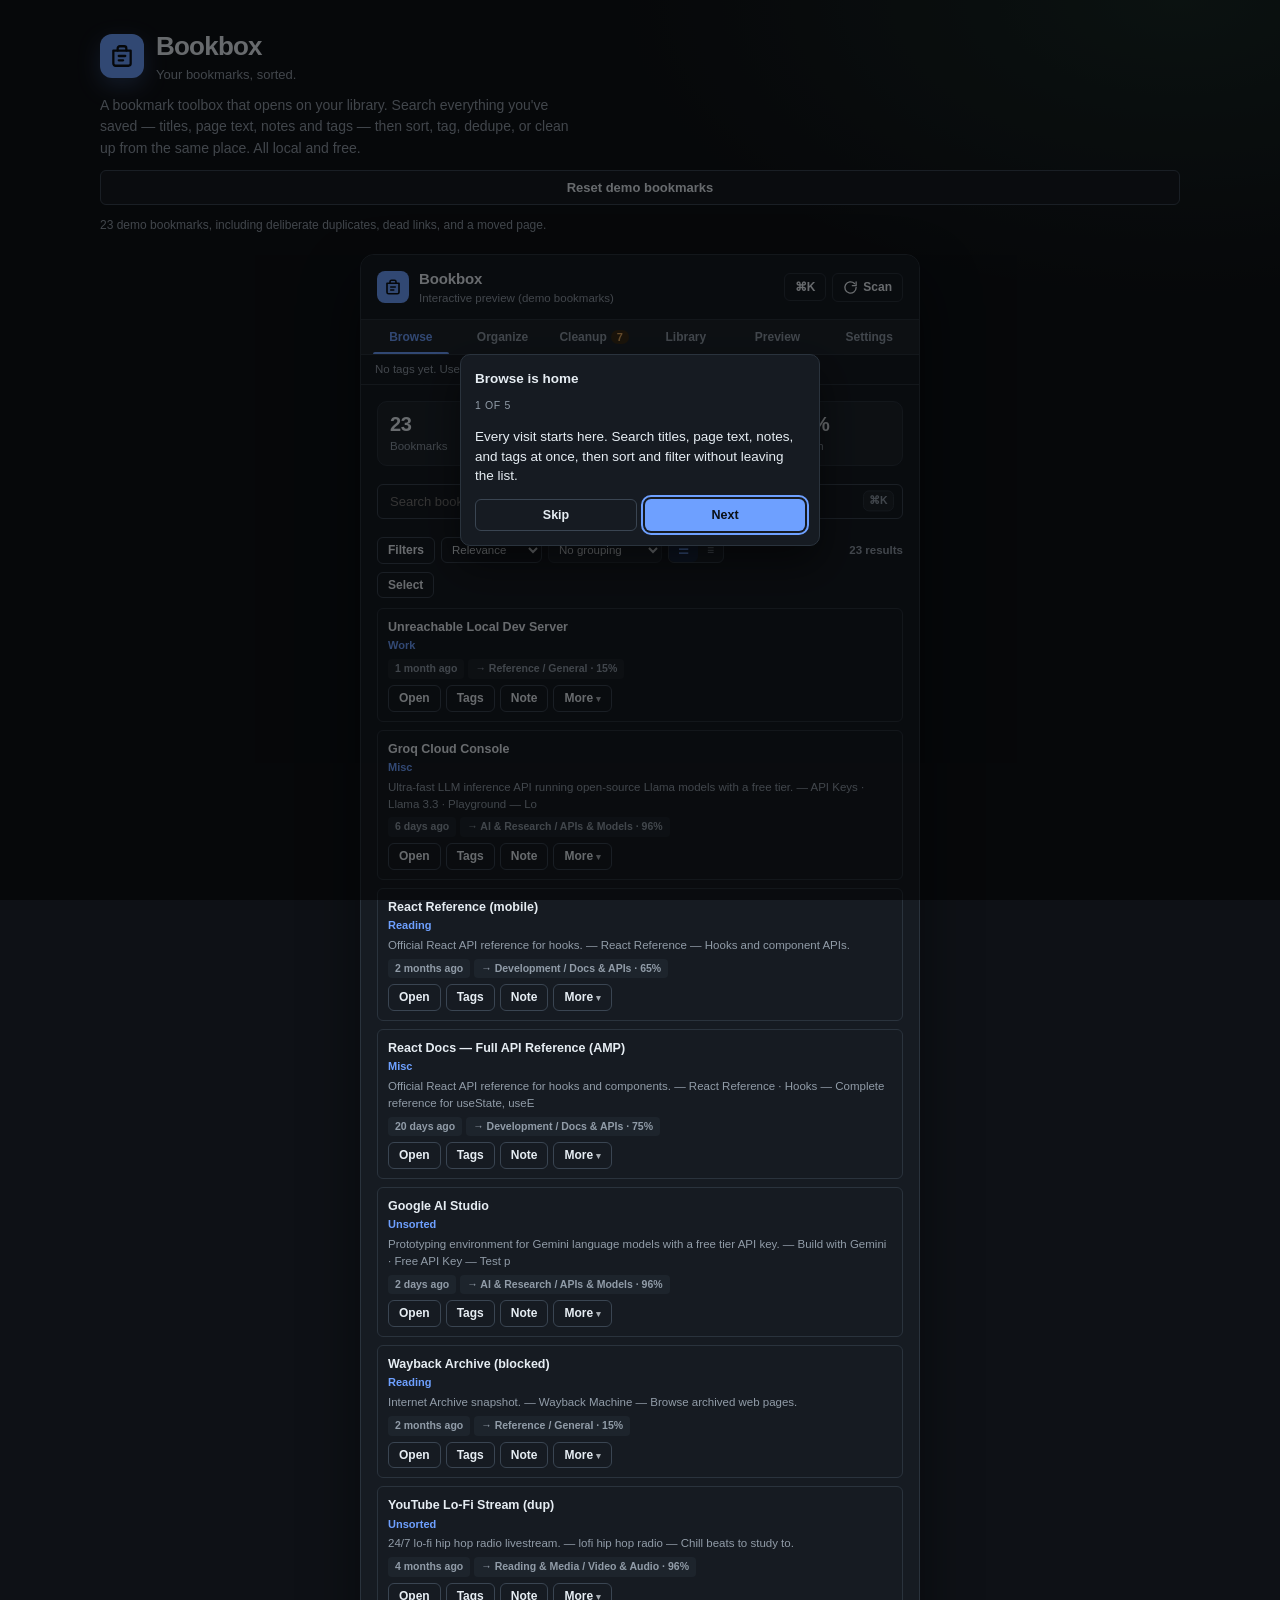
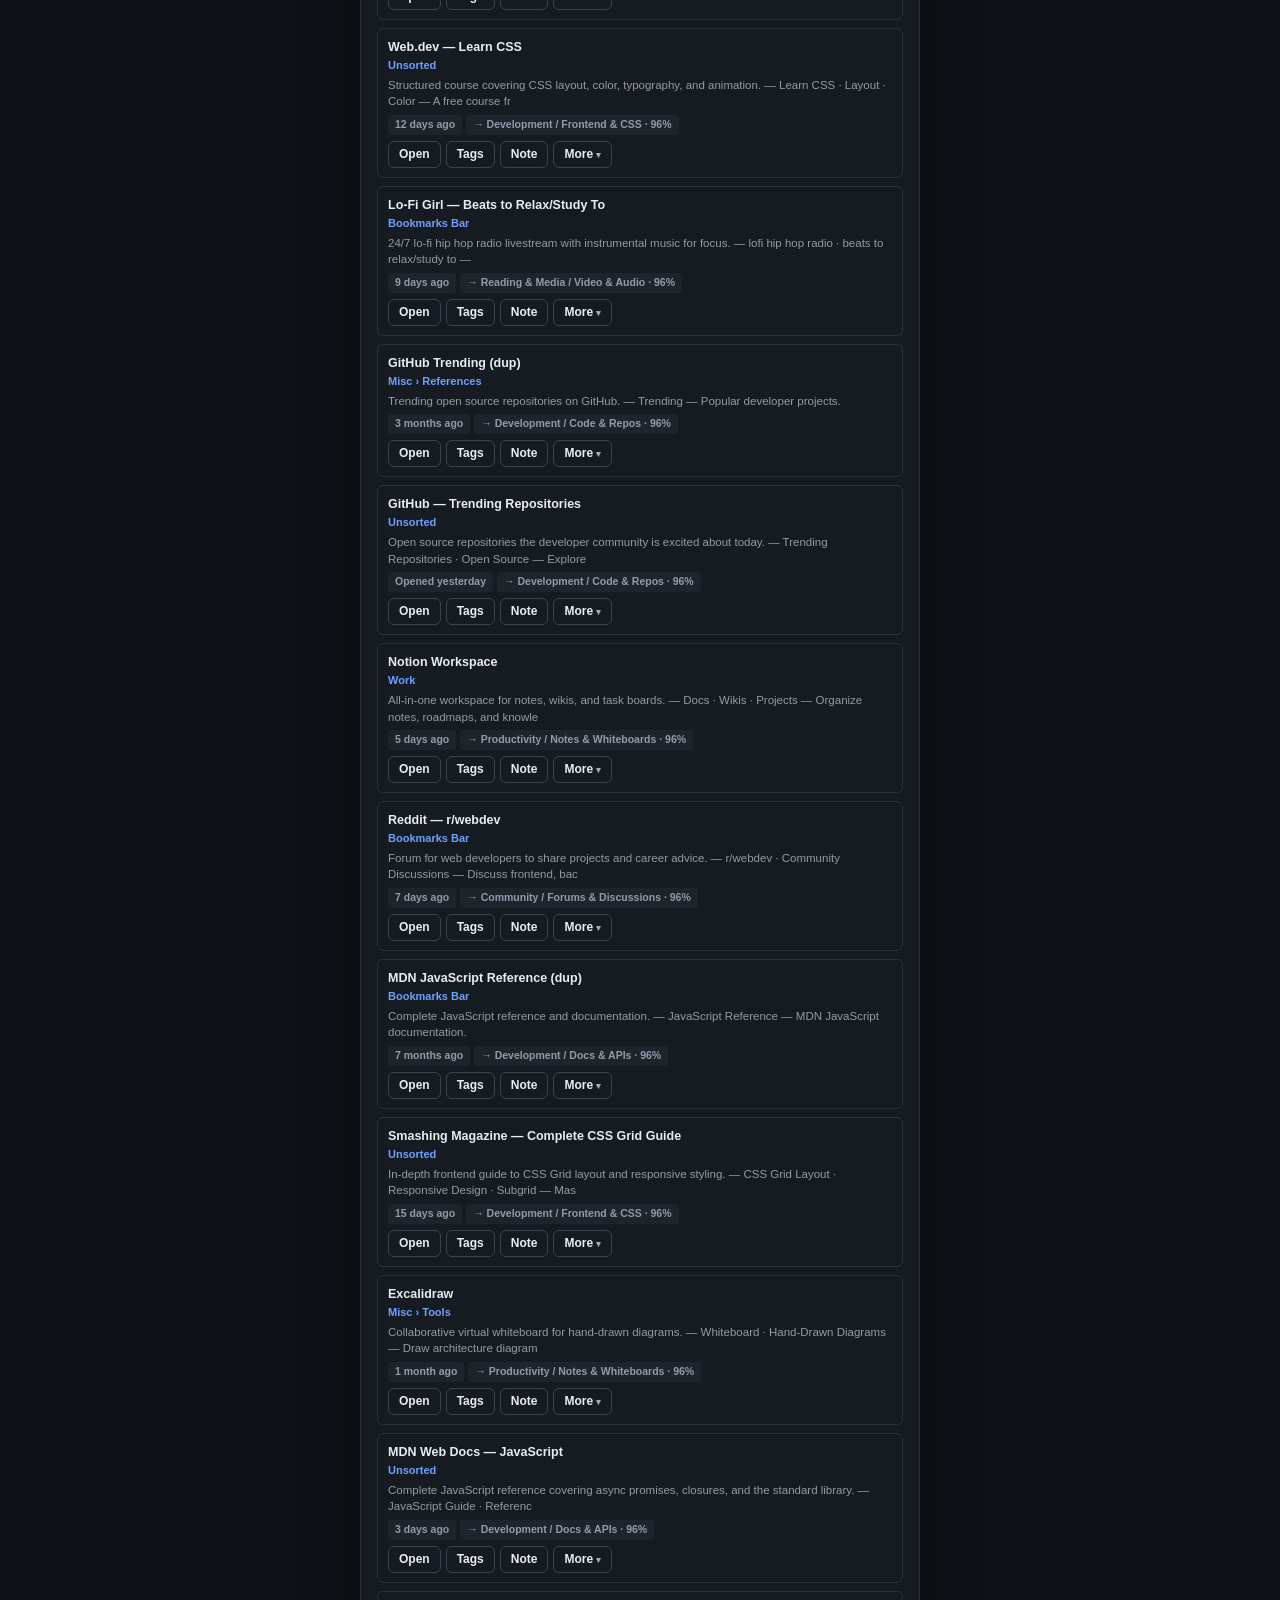
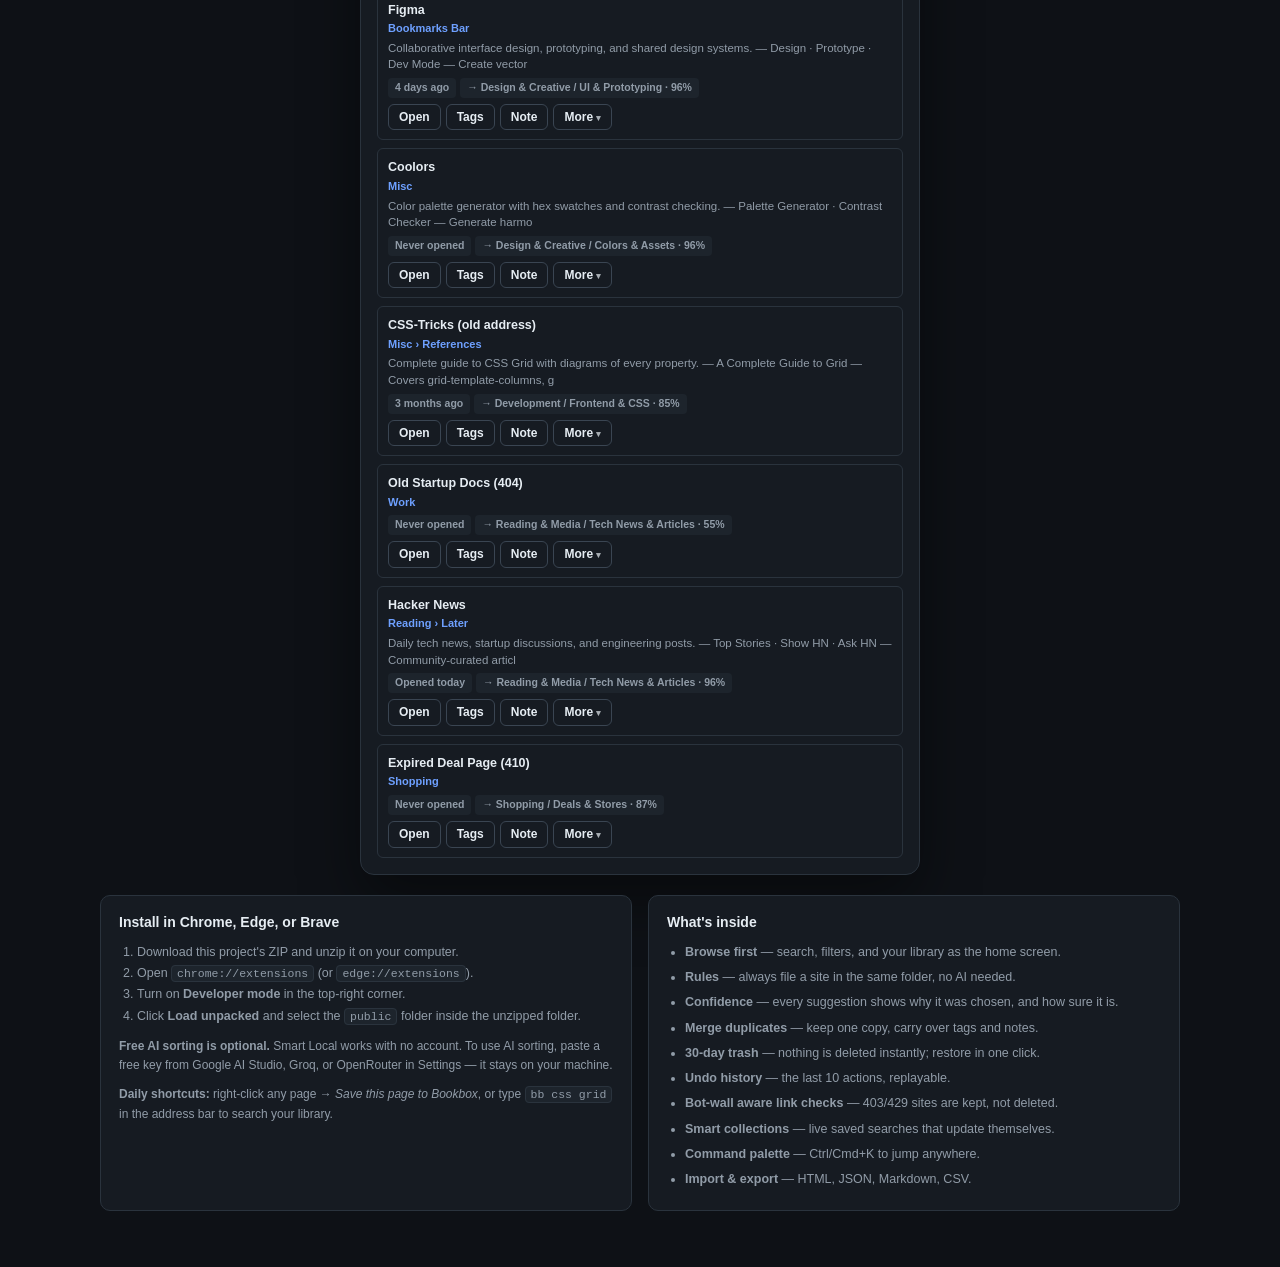
==== public/index.html @ 416d5239 "Bookbox: local-first bookmark toolbox extension for Chrome, Edge, and Brave" ====
<!DOCTYPE html>
<html lang="en" data-theme="dark">
<head>
  <meta charset="UTF-8" />
  <meta name="viewport" content="width=device-width, initial-scale=1.0" />
  <title>Bookbox — Bookmark Toolbox</title>
  <script src="theme-boot.js"></script>
  <link rel="stylesheet" href="styles.css" />
</head>
<body class="preview-body">
  <div class="preview-page">
    <header class="preview-hero">
      <div class="preview-hero-top">
        <span class="preview-logo" aria-hidden="true">
          <svg width="26" height="26" viewBox="0 0 24 24" fill="none" stroke="currentColor" stroke-width="2.1" stroke-linecap="round" stroke-linejoin="round">
            <path d="M4 7h16v12a2 2 0 0 1-2 2H6a2 2 0 0 1-2-2z"/>
            <path d="M8 7V5a2 2 0 0 1 2-2h4a2 2 0 0 1 2 2v2"/>
            <path d="M9 12h6"/>
            <path d="M9 16h4"/>
          </svg>
        </span>
        <div>
          <h1 class="preview-title">Bookbox</h1>
          <p class="preview-tagline">Your bookmarks, sorted.</p>
        </div>
      </div>
      <p class="preview-sub">
        A bookmark toolbox that opens on your library. Search everything you've saved — titles, page text,
        notes and tags — then sort, tag, dedupe, or clean up from the same place. All local and free.
      </p>
      <div class="preview-actions">
        <button type="button" class="btn-secondary" id="reset-demo-btn">Reset demo bookmarks</button>
        <span class="preview-note">23 demo bookmarks, including deliberate duplicates, dead links, and a moved page.</span>
      </div>
    </header>

    <div class="preview-frame" id="preview-frame"></div>

    <section class="preview-info">
      <div class="install-card">
        <h2>Install in Chrome, Edge, or Brave</h2>
        <ol>
          <li>Download this project's ZIP and unzip it on your computer.</li>
          <li>Open <code>chrome://extensions</code> (or <code>edge://extensions</code>).</li>
          <li>Turn on <strong>Developer mode</strong> in the top-right corner.</li>
          <li>Click <strong>Load unpacked</strong> and select the <code>public</code> folder inside the unzipped folder.</li>
        </ol>
        <p class="note">
          <strong>Free AI sorting is optional.</strong> Smart Local works with no account. To use AI sorting,
          paste a free key from Google AI Studio, Groq, or OpenRouter in Settings — it stays on your machine.
        </p>
        <p class="note">
          <strong>Daily shortcuts:</strong> right-click any page → <em>Save this page to Bookbox</em>,
          or type <code>bb css grid</code> in the address bar to search your library.
        </p>
      </div>

      <div class="install-card">
        <h2>What's inside</h2>
        <ul class="feature-list">
          <li><strong>Browse first</strong> — search, filters, and your library as the home screen.</li>
          <li><strong>Rules</strong> — always file a site in the same folder, no AI needed.</li>
          <li><strong>Confidence</strong> — every suggestion shows why it was chosen, and how sure it is.</li>
          <li><strong>Merge duplicates</strong> — keep one copy, carry over tags and notes.</li>
          <li><strong>30-day trash</strong> — nothing is deleted instantly; restore in one click.</li>
          <li><strong>Undo history</strong> — the last 10 actions, replayable.</li>
          <li><strong>Bot-wall aware link checks</strong> — 403/429 sites are kept, not deleted.</li>
          <li><strong>Smart collections</strong> — live saved searches that update themselves.</li>
          <li><strong>Command palette</strong> — Ctrl/Cmd+K to jump anywhere.</li>
          <li><strong>Import &amp; export</strong> — HTML, JSON, Markdown, CSV.</li>
        </ul>
      </div>
    </section>
  </div>

  <script type="module">
    import { renderShell } from './ui.js';
    renderShell(document.getElementById('preview-frame'));
    await import('./app.js');
  </script>
</body>
</html>
---- public/styles.css ----
:root {
  /* Dark is the default theme. Light values live in [data-theme="light"]. */
  --bg-page: #0e1116;
  --bg-surface: #161b22;
  --bg-subtle: #1d242c;
  --border: #2a333d;
  --border-strong: #3a4552;
  --ink: #e6edf3;
  --ink-muted: #919ca8;
  --accent: #6ea0ff;
  --accent-hover: #8ab4ff;
  --accent-soft: #1b2a45;
  --warn: #e0a860;
  --warn-soft: #3a2c17;
  --danger: #ef7a7a;
  --danger-soft: #3a1f22;
  --ok: #63c98f;
  --ok-soft: #17301f;
  --on-accent: #0b1016;
  --danger-border: #5c2c2f;
  --danger-hover: #4a2629;
  --radius-xs: 4px;
  --radius-sm: 6px;
  --radius-md: 10px;
  color-scheme: dark;
}

:root[data-theme="light"] {
  --bg-page: #f3f5f8;
  --bg-surface: #ffffff;
  --bg-subtle: #f7f8fa;
  --border: #dfe4ea;
  --border-strong: #c8d1dc;
  --ink: #182026;
  --ink-muted: #5c6b77;
  --accent: #2b59c3;
  --accent-hover: #21469c;
  --accent-soft: #edf2fc;
  --warn: #b45309;
  --warn-soft: #fef3c7;
  --danger: #b91c1c;
  --danger-soft: #fee2e2;
  --ok: #1f7a4c;
  --ok-soft: #e6f6ed;
  --on-accent: #ffffff;
  --danger-border: #fca5a5;
  --danger-hover: #fecaca;
  color-scheme: light;
}

* {
  box-sizing: border-box;
}

body {
  margin: 0;
  font-family: "Plus Jakarta Sans", -apple-system, BlinkMacSystemFont, "Segoe UI", Roboto, sans-serif;
  font-size: 13.5px;
  line-height: 1.45;
  color: var(--ink);
  background: var(--bg-surface);
  -webkit-font-smoothing: antialiased;
}

.ext-shell {
  width: 440px;
  min-height: 540px;
  max-height: 620px;
  display: flex;
  flex-direction: column;
  background: var(--bg-surface);
  overflow: hidden;
}

.ext-header {
  display: flex;
  align-items: center;
  justify-content: space-between;
  padding: 13px 16px;
  border-bottom: 1px solid var(--border);
  background: var(--bg-surface);
}

.brand {
  display: flex;
  align-items: center;
  gap: 10px;
}

.brand-mark {
  width: 32px;
  height: 32px;
  border-radius: 8px;
  background: var(--accent);
  color: var(--on-accent);
  display: grid;
  place-items: center;
}

.brand-name {
  margin: 0;
  font-size: 15px;
  font-weight: 700;
  letter-spacing: -0.01em;
}

.brand-sub {
  margin: 0;
  font-size: 11.5px;
  color: var(--ink-muted);
}

.icon-btn {
  display: inline-flex;
  align-items: center;
  gap: 5px;
  padding: 6px 10px;
  border: 1px solid var(--border);
  border-radius: var(--radius-sm);
  background: var(--bg-surface);
  color: var(--ink);
  font-size: 12px;
  font-weight: 600;
  cursor: pointer;
}

.icon-btn:hover {
  background: var(--bg-subtle);
  border-color: var(--border-strong);
}

.tab-bar {
  display: grid;
  grid-template-columns: repeat(6, 1fr);
  border-bottom: 1px solid var(--border);
  background: var(--bg-subtle);
  padding: 0 4px;
}

.tab-btn {
  position: relative;
  border: none;
  background: transparent;
  padding: 10px 4px;
  font-size: 12px;
  font-weight: 600;
  color: var(--ink-muted);
  cursor: pointer;
  display: inline-flex;
  align-items: center;
  justify-content: center;
  gap: 4px;
}

.tab-btn:hover {
  color: var(--ink);
}

.tab-btn.is-active {
  color: var(--accent);
}

.tab-btn.is-active::after {
  content: "";
  position: absolute;
  left: 8px;
  right: 8px;
  bottom: 0;
  height: 2px;
  background: var(--accent);
  border-radius: 2px 2px 0 0;
}

.tab-badge {
  font-size: 11px;
  font-weight: 700;
  padding: 1px 6px;
  border-radius: 99px;
  background: var(--warn-soft);
  color: var(--warn);
}

.tab-badge.is-accent {
  background: var(--accent-soft);
  color: var(--accent);
}

.status-banner {
  padding: 9px 16px;
  font-size: 12.5px;
  font-weight: 500;
  border-bottom: 1px solid var(--border);
  background: var(--accent-soft);
  color: var(--accent);
}

.status-banner.is-ok {
  background: var(--ok-soft);
  color: var(--ok);
}

.status-banner.is-error {
  background: var(--danger-soft);
  color: var(--danger);
}

.backup-bar {
  display: flex;
  align-items: center;
  justify-content: space-between;
  gap: 8px;
  padding: 7px 14px;
  font-size: 12px;
  background: var(--bg-subtle);
  border-bottom: 1px solid var(--border);
  color: var(--ink-muted);
}

.backup-bar strong {
  color: var(--ink);
}

.btn-danger-outline {
  width: 100%;
  margin-top: 8px;
  padding: 8px 12px;
  font-size: 12.5px;
  border: 1px solid var(--danger-border);
  background: var(--danger-soft);
  color: var(--danger);
}

.btn-danger-outline:hover:not(:disabled) {
  background: var(--danger-hover);
}

#restore-backup-btn.is-armed {
  border-color: var(--danger);
  background: var(--danger-soft);
  color: var(--danger);
}

.ext-main {
  flex: 1;
  overflow-y: auto;
  padding: 16px;
}

.stats-strip {
  display: grid;
  grid-template-columns: repeat(3, 1fr);
  gap: 8px;
  margin-bottom: 18px;
}

.stat-cell {
  background: var(--bg-subtle);
  border: 1px solid var(--border);
  border-radius: var(--radius-md);
  padding: 10px 12px;
  display: flex;
  flex-direction: column;
}

.stat-value {
  font-size: 20px;
  font-weight: 700;
  letter-spacing: -0.02em;
  line-height: 1.2;
}

.stat-value.is-warn { color: var(--warn); }
.stat-value.is-danger { color: var(--danger); }

.stat-label {
  font-size: 11.5px;
  color: var(--ink-muted);
  margin-top: 2px;
}

.section-block {
  margin-bottom: 18px;
}

.section-head {
  display: flex;
  align-items: center;
  justify-content: space-between;
  margin-bottom: 8px;
}

.section-head h2 {
  margin: 0;
  font-size: 13px;
  font-weight: 700;
  color: var(--ink);
}

.engine-toggle {
  display: grid;
  grid-template-columns: 1fr 1fr;
  gap: 8px;
}

.engine-option {
  cursor: pointer;
}

.engine-option input {
  position: absolute;
  opacity: 0;
  pointer-events: none;
}

.engine-card {
  display: flex;
  flex-direction: column;
  gap: 2px;
  padding: 10px 11px;
  border: 1.5px solid var(--border);
  border-radius: var(--radius-md);
  background: var(--bg-surface);
}

.engine-card strong {
  font-size: 13px;
  font-weight: 700;
}

.engine-card span {
  font-size: 11.5px;
  color: var(--ink-muted);
}

.engine-option input:checked + .engine-card {
  border-color: var(--accent);
  background: var(--accent-soft);
}

.check-row {
  display: flex;
  align-items: center;
  gap: 9px;
  padding: 6px 0;
  cursor: pointer;
  font-size: 13px;
}

.check-row input[type="checkbox"] {
  width: 15px;
  height: 15px;
  accent-color: var(--accent);
}

.action-stack {
  display: flex;
  flex-direction: column;
  gap: 8px;
  margin-top: 8px;
}

/* Buttons share one shape language: same radius token, same weight, same
   transition. The three sizes are full-width actions, secondary actions, and
   inline row actions — nothing else invents its own padding. */
.btn-primary,
.btn-secondary,
.btn-inline,
.btn-danger-outline,
.icon-btn,
.chip-btn,
.view-btn,
.tag-btn {
  font-family: inherit;
  font-weight: 600;
  border-radius: var(--radius-sm);
  cursor: pointer;
  transition: background 0.12s ease, border-color 0.12s ease, color 0.12s ease;
}

.btn-primary:disabled,
.btn-secondary:disabled,
.btn-inline:disabled,
.btn-danger-outline:disabled,
.chip-btn:disabled {
  opacity: 0.5;
  cursor: not-allowed;
}

.btn-primary {
  width: 100%;
  padding: 10px 14px;
  border: none;
  background: var(--accent);
  color: var(--on-accent);
  font-size: 13.5px;
}

.btn-primary:hover:not(:disabled) {
  background: var(--accent-hover);
}

.btn-secondary {
  width: 100%;
  padding: 9px 14px;
  border: 1px solid var(--border-strong);
  background: var(--bg-surface);
  color: var(--ink);
  font-size: 13px;
}

.btn-secondary:hover:not(:disabled) {
  background: var(--bg-subtle);
  border-color: var(--border-strong);
}

.btn-inline {
  padding: 4px 10px;
  border: 1px solid var(--border-strong);
  background: var(--bg-surface);
  color: var(--ink);
  font-size: 12px;
  line-height: 1.4;
}

.btn-inline:hover:not(:disabled) {
  background: var(--bg-subtle);
}

.count-pill {
  font-size: 11.5px;
  font-weight: 600;
  padding: 2px 8px;
  border-radius: 99px;
  background: var(--bg-subtle);
  border: 1px solid var(--border);
  color: var(--ink-muted);
}

.count-pill.is-danger {
  background: var(--danger-soft);
  border-color: transparent;
  color: var(--danger);
}

.item-list {
  display: flex;
  flex-direction: column;
  gap: 6px;
}

.item-row {
  display: flex;
  align-items: flex-start;
  gap: 9px;
  padding: 8px 10px;
  border: 1px solid var(--border);
  border-radius: var(--radius-sm);
  background: var(--bg-surface);
}

.item-row input[type="checkbox"] {
  margin-top: 2px;
  accent-color: var(--accent);
}

.item-body {
  min-width: 0;
  flex: 1;
}

.item-title {
  font-size: 12.5px;
  font-weight: 600;
  white-space: nowrap;
  overflow: hidden;
  text-overflow: ellipsis;
}

.item-meta {
  font-family: "JetBrains Mono", ui-monospace, SFMono-Regular, monospace;
  font-size: 11px;
  color: var(--ink-muted);
  white-space: nowrap;
  overflow: hidden;
  text-overflow: ellipsis;
}

.tag {
  font-size: 10.5px;
  font-weight: 700;
  padding: 2px 6px;
  border-radius: var(--radius-xs);
  white-space: nowrap;
}

.tag-warn { background: var(--warn-soft); color: var(--warn); }
.tag-danger { background: var(--danger-soft); color: var(--danger); }
.tag-move { background: var(--accent-soft); color: var(--accent); }

.progress-wrap {
  margin-bottom: 10px;
}

.progress-track {
  height: 6px;
  border-radius: 99px;
  background: var(--bg-subtle);
  border: 1px solid var(--border);
  overflow: hidden;
}

.progress-bar {
  height: 100%;
  width: 0%;
  background: var(--accent);
  transition: width 0.15s ease;
}

.progress-text {
  display: block;
  margin-top: 4px;
  font-size: 11.5px;
  color: var(--ink-muted);
}

.plan-summary {
  padding: 10px 12px;
  border-radius: var(--radius-md);
  background: var(--bg-subtle);
  border: 1px solid var(--border);
  font-size: 12.5px;
  margin-bottom: 14px;
}

.folder-tree {
  display: flex;
  flex-direction: column;
  gap: 8px;
}

.folder-card {
  border: 1px solid var(--border);
  border-radius: var(--radius-sm);
  overflow: hidden;
}

.folder-card summary {
  list-style: none;
  display: flex;
  align-items: center;
  justify-content: space-between;
  padding: 8px 10px;
  background: var(--bg-subtle);
  font-weight: 600;
  font-size: 12.5px;
  cursor: pointer;
}

.folder-card summary::-webkit-details-marker {
  display: none;
}

.folder-items {
  padding: 6px 10px 8px;
  display: flex;
  flex-direction: column;
  gap: 5px;
  border-top: 1px solid var(--border);
}

.folder-item {
  display: flex;
  align-items: center;
  justify-content: space-between;
  gap: 8px;
  font-size: 12px;
}

.folder-item-title {
  white-space: nowrap;
  overflow: hidden;
  text-overflow: ellipsis;
}

.preview-footer {
  display: flex;
  flex-direction: column;
  gap: 8px;
  margin-top: 14px;
  padding-top: 12px;
  border-top: 1px solid var(--border);
}

.empty-state {
  text-align: center;
  padding: 28px 14px;
}

.empty-title {
  margin: 0 0 6px;
  font-weight: 700;
  font-size: 14px;
}

.empty-note {
  margin: 0 0 14px;
  font-size: 12.5px;
  color: var(--ink-muted);
}

.settings-form {
  display: flex;
  flex-direction: column;
  gap: 12px;
}

.field-group {
  display: flex;
  flex-direction: column;
  gap: 4px;
}

.field-group label {
  font-size: 12.5px;
  font-weight: 600;
}

.field-group input,
.field-group select,
.field-group textarea {
  font-family: inherit;
  font-size: 13px;
  padding: 8px 10px;
  border: 1px solid var(--border-strong);
  border-radius: var(--radius-sm);
  background: var(--bg-surface);
  color: var(--ink);
}

.field-group textarea {
  resize: vertical;
  min-height: 68px;
  line-height: 1.5;
}

/* Fields share one focus treatment so the outline never surprises you. */
.field-group input:focus,
.field-group select:focus,
.field-group textarea:focus,
.rule-form input:focus,
.rule-form select:focus,
.note-input:focus,
.stale-controls select:focus,
.browse-sort select:focus,
.group-select:focus,
.trash-tools select:focus,
.schedule-block select:focus {
  outline: none;
  border-color: var(--accent);
}

.field-help {
  margin: 2px 0 8px;
  font-size: 11.5px;
  color: var(--ink-muted);
}

.divider-top {
  margin-top: 18px;
  padding-top: 14px;
  border-top: 1px solid var(--border);
}

/* Search tab */
.search-box-wrap {
  position: relative;
  margin-bottom: 10px;
}

.search-input {
  width: 100%;
  font-family: inherit;
  font-size: 13px;
  padding: 9px 12px;
  border: 1.5px solid var(--border-strong);
  border-radius: var(--radius-sm);
  background: var(--bg-surface);
  color: var(--ink);
}

.search-input:focus {
  outline: none;
  border-color: var(--accent);
}

.folder-chips {
  display: flex;
  flex-wrap: wrap;
  gap: 5px;
  margin-bottom: 12px;
}

.chip-btn {
  font-family: inherit;
  font-size: 11.5px;
  font-weight: 600;
  padding: 4px 9px;
  border-radius: 99px;
  border: 1px solid var(--border);
  background: var(--bg-subtle);
  color: var(--ink-muted);
  cursor: pointer;
}

.chip-btn.is-active {
  background: var(--accent);
  border-color: var(--accent);
  color: var(--on-accent);
}

.search-result {
  display: block;
  text-decoration: none;
  color: inherit;
  padding: 9px 10px;
  border: 1px solid var(--border);
  border-radius: var(--radius-sm);
  background: var(--bg-surface);
  /* No content-visibility here: it creates containment, which clips the
     "More" dropdown that has to escape the row. */
}

.search-result:hover {
  border-color: var(--accent);
  background: var(--bg-subtle);
}

.search-result-top {
  display: flex;
  align-items: center;
  justify-content: space-between;
  gap: 8px;
}

.search-breadcrumb {
  font-size: 11px;
  font-weight: 600;
  color: var(--accent);
  margin-top: 2px;
}

.search-snippet {
  font-size: 11.5px;
  color: var(--ink-muted);
  margin-top: 3px;
  display: -webkit-box;
  -webkit-line-clamp: 2;
  -webkit-box-orient: vertical;
  overflow: hidden;
}

/* Nested hierarchical subfolders */
.subfolder-list {
  padding: 8px 10px 10px;
  display: flex;
  flex-direction: column;
  gap: 8px;
  border-top: 1px solid var(--border);
}

.subfolder-group {
  border-left: 2px solid var(--accent-soft);
  padding-left: 10px;
}

.subfolder-head {
  display: flex;
  align-items: center;
  justify-content: space-between;
  font-size: 12px;
  font-weight: 700;
  color: var(--ink);
  margin-bottom: 4px;
}

/* Tag bar + chips */
.tag-bar {
  display: flex;
  flex-wrap: wrap;
  gap: 4px;
  padding: 6px 14px;
  border-bottom: 1px solid var(--border);
  background: var(--bg-surface);
  max-height: 72px;
  overflow-y: auto;
}

.tag-row {
  display: flex;
  flex-wrap: wrap;
  gap: 4px;
  margin-top: 4px;
}

.tag-row:empty {
  display: none;
}

.mini-tag {
  font-family: inherit;
  font-size: 10.5px;
  font-weight: 600;
  padding: 1px 6px;
  border-radius: var(--radius-xs);
  background: var(--accent-soft);
  color: var(--accent);
  /* Also used as a <button> for "jump to source", so neutralise the native
     chrome. Without this it renders with a grey browser border inside rows. */
  border: 1px solid transparent;
  line-height: 1.5;
}

button.mini-tag {
  cursor: pointer;
}

button.mini-tag:hover {
  border-color: var(--accent);
}

.mini-tag.is-muted {
  background: var(--bg-subtle);
  color: var(--ink-muted);
}

.row-actions {
  display: flex;
  align-items: center;
  gap: 5px;
  flex-shrink: 0;
}

/* Square tag glyph button. Font, weight, radius and cursor come from the shared
   button base; only the size and colours are specific here. */
.tag-btn {
  font-size: 11px;
  width: 20px;
  height: 20px;
  display: grid;
  place-items: center;
  border: 1px solid var(--border-strong);
  background: var(--bg-subtle);
  color: var(--ink-muted);
}

.tag-btn:hover {
  border-color: var(--accent);
  color: var(--accent);
}

/* Filters */
.filter-grid {
  display: grid;
  grid-template-columns: repeat(3, 1fr);
  gap: 6px;
  margin-bottom: 8px;
}

.filter-cell {
  display: flex;
  flex-direction: column;
  gap: 3px;
}

.filter-cell label {
  font-size: 10.5px;
  font-weight: 600;
  color: var(--ink-muted);
}

.filter-cell select,
.stale-controls select {
  font-family: inherit;
  font-size: 11.5px;
  padding: 5px 6px;
  border: 1px solid var(--border-strong);
  border-radius: var(--radius-sm);
  background: var(--bg-surface);
  color: var(--ink);
  min-width: 0;
}

.search-head {
  display: flex;
  align-items: center;
  justify-content: space-between;
  gap: 8px;
  margin-bottom: 6px;
}

.search-count {
  font-size: 11.5px;
  font-weight: 600;
  color: var(--ink-muted);
}

.result-actions {
  display: flex;
  gap: 5px;
  margin-top: 6px;
  /* Narrow popups must wrap instead of clipping the last button. */
  flex-wrap: wrap;
  align-items: flex-start;
}

/* Only the three everyday actions show. The rest sit behind one disclosure so a
   row reads as a bookmark, not a control panel. */
.row-more {
  position: relative;
}

.row-more > summary {
  list-style: none;
  display: inline-block;
  font-family: inherit;
  font-weight: 600;
  border-radius: var(--radius-sm);
  cursor: pointer;
  user-select: none;
}

.row-more > summary::-webkit-details-marker {
  display: none;
}

.row-more > summary::after {
  content: " ▾";
  font-size: 9px;
  opacity: 0.7;
}

.row-more[open] > summary {
  border-color: var(--accent);
  color: var(--accent);
}

.row-more-menu {
  position: absolute;
  z-index: 20;
  top: calc(100% + 4px);
  left: 0;
  min-width: 130px;
  display: flex;
  flex-direction: column;
  gap: 3px;
  padding: 5px;
  border: 1px solid var(--border-strong);
  border-radius: var(--radius-md);
  background: var(--bg-surface);
  box-shadow: 0 10px 24px rgba(0, 0, 0, 0.35);
}

.row-more-menu .btn-inline {
  text-align: left;
  border-color: transparent;
  background: transparent;
}

.row-more-menu .btn-inline:hover:not(:disabled) {
  background: var(--bg-subtle);
  border-color: var(--border);
}

.search-result .tag-row {
  margin-top: 5px;
}

.stale-controls {
  display: flex;
  gap: 6px;
  margin-bottom: 8px;
}

.stale-controls select {
  flex: 1;
}

/* Modal */
.modal-backdrop {
  position: fixed;
  inset: 0;
  background: rgba(0, 0, 0, 0.55);
  display: grid;
  place-items: center;
  z-index: 40;
  padding: 16px;
}

.modal-backdrop[hidden] {
  display: none;
}

.modal-card {
  width: 100%;
  max-width: 360px;
  background: var(--bg-surface);
  border: 1px solid var(--border);
  border-radius: var(--radius-md);
  padding: 14px;
  box-shadow: 0 18px 40px rgba(0, 0, 0, 0.5);
}

.modal-title {
  margin: 0 0 10px;
  font-size: 13.5px;
  font-weight: 700;
}

.modal-body {
  max-height: 190px;
  overflow-y: auto;
  margin-bottom: 10px;
}

.modal-create {
  display: flex;
  gap: 6px;
  margin-bottom: 12px;
}

.modal-create input {
  flex: 1;
  font-family: inherit;
  font-size: 12.5px;
  padding: 6px 8px;
  border: 1px solid var(--border-strong);
  border-radius: var(--radius-sm);
  background: var(--bg-surface);
  color: var(--ink);
  min-width: 0;
}

.modal-actions {
  display: flex;
  gap: 8px;
}

.modal-actions .btn-secondary,
.modal-actions .btn-primary {
  width: auto;
  flex: 1;
  padding: 8px 12px;
  font-size: 12.5px;
}



/* ============================================================
   Bookbox — preview page, new panels, dialogs, and utilities
   ============================================================ */

/* Static 4-up stats strip */
.stats-strip {
  grid-template-columns: repeat(4, 1fr);
}

.header-actions {
  display: flex;
  align-items: center;
  gap: 6px;
}

/* ---------- Preview page shell ---------- */

.preview-body {
  background:
    radial-gradient(1100px 520px at 12% -10%, rgba(110, 160, 255, 0.16), transparent 60%),
    radial-gradient(900px 480px at 92% 0%, rgba(99, 201, 143, 0.12), transparent 62%),
    var(--bg-page);
  min-height: 100vh;
  padding: 28px 20px 56px;
}

.preview-page {
  max-width: 1080px;
  margin: 0 auto;
  display: flex;
  flex-direction: column;
  gap: 20px;
}

.preview-hero {
  display: flex;
  flex-direction: column;
  gap: 10px;
}

.preview-hero-top {
  display: flex;
  align-items: center;
  gap: 12px;
}

.preview-logo {
  width: 44px;
  height: 44px;
  border-radius: 12px;
  background: var(--accent);
  color: var(--on-accent);
  display: grid;
  place-items: center;
  box-shadow: 0 8px 22px rgba(110, 160, 255, 0.28);
}

.preview-title {
  margin: 0;
  font-size: 26px;
  letter-spacing: -0.03em;
  font-weight: 800;
}

.preview-tagline {
  margin: 0;
  font-size: 13px;
  color: var(--ink-muted);
}

.preview-sub {
  margin: 0;
  max-width: 62ch;
  font-size: 14px;
  line-height: 1.55;
  color: var(--ink-muted);
}

.preview-actions {
  display: flex;
  align-items: center;
  gap: 12px;
  flex-wrap: wrap;
}

.preview-note {
  font-size: 12px;
  color: var(--ink-muted);
}

/* The extension UI sits inline on the preview page instead of in a popup. */
.preview-frame {
  display: flex;
  justify-content: center;
}

.preview-frame .ext-shell {
  width: 100%;
  max-width: 560px;
  max-height: none;
  min-height: 0;
  border: 1px solid var(--border);
  border-radius: 14px;
  box-shadow: 0 26px 60px rgba(0, 0, 0, 0.42);
}

.preview-frame .ext-main {
  overflow-y: visible;
  max-height: none;
}

.preview-info {
  display: grid;
  grid-template-columns: 1fr 1fr;
  gap: 16px;
}

@media (max-width: 820px) {
  .preview-info {
    grid-template-columns: 1fr;
  }
  .preview-body {
    padding: 18px 12px 40px;
  }
}

.install-card {
  border: 1px solid var(--border);
  border-radius: var(--radius-md);
  background: var(--bg-surface);
  padding: 16px 18px;
}

.install-card h2 {
  margin: 0 0 10px;
  font-size: 14px;
}

.install-card ol,
.install-card ul {
  margin: 0;
  padding-left: 18px;
  font-size: 12.5px;
  line-height: 1.7;
  color: var(--ink-muted);
}

.feature-list li {
  margin-bottom: 4px;
}

.install-card code {
  font-family: ui-monospace, SFMono-Regular, Menlo, monospace;
  font-size: 11.5px;
  padding: 1px 5px;
  border-radius: var(--radius-xs);
  background: var(--bg-subtle);
  border: 1px solid var(--border);
}

.install-card .note {
  margin: 10px 0 0;
  font-size: 12px;
  line-height: 1.6;
  color: var(--ink-muted);
}

/* ---------- Bars under the header ---------- */

.backup-bar,
.trash-bar {
  display: flex;
  align-items: center;
  justify-content: space-between;
  gap: 8px;
  padding: 7px 14px;
  font-size: 11.5px;
  border-bottom: 1px solid var(--border);
}

.backup-bar {
  background: var(--bg-subtle);
  color: var(--ink-muted);
}

.trash-bar {
  background: var(--warn-soft);
  color: var(--warn);
}

.backup-bar-actions {
  display: flex;
  gap: 5px;
  flex-shrink: 0;
}

.btn-inline.is-quiet {
  opacity: 0.75;
}

/* ---------- Rules form ---------- */

.rule-form {
  display: grid;
  grid-template-columns: minmax(0, 1fr) minmax(0, 1.2fr) minmax(0, 1.2fr) auto;
  gap: 6px;
  margin-bottom: 10px;
}

.rule-form input,
.rule-form select {
  font-family: inherit;
  font-size: 11.5px;
  padding: 6px 7px;
  border: 1px solid var(--border-strong);
  border-radius: var(--radius-sm);
  background: var(--bg-surface);
  color: var(--ink);
  min-width: 0;
}

.rule-form .btn-inline {
  white-space: nowrap;
}

/* Rows with one input and one button: the four-column grid above would leave
   the button stretched across a fractional track. */
.rule-form.is-pair {
  grid-template-columns: minmax(0, 1fr) auto;
}

.skip-domains {
  margin-top: 10px;
}

.skip-domains .rule-form {
  grid-template-columns: minmax(0, 1fr) auto;
}

/* ---------- Not-editable fields and misc rows ---------- */

.item-row .item-title {
  overflow-wrap: anywhere;
}

.conflict-card {
  border: 1px solid var(--border);
  border-radius: var(--radius-sm);
  padding: 8px 10px;
  margin-bottom: 6px;
  background: var(--bg-subtle);
}

.conflict-title-row {
  display: flex;
  align-items: center;
  justify-content: space-between;
  gap: 8px;
  padding: 3px 0;
}

.search-note {
  font-size: 11.5px;
  color: var(--ink-muted);
  background: var(--bg-subtle);
  border-left: 2px solid var(--accent);
  padding: 4px 8px;
  border-radius: var(--radius-xs);
  margin-top: 5px;
}

.mini-tag.is-accent {
  background: var(--accent-soft);
  color: var(--accent);
}

.tag.tag-ok {
  background: var(--ok-soft);
  color: var(--ok);
}

.tag.tag-warn {
  background: var(--warn-soft);
  color: var(--warn);
}

.tag.tag-move {
  background: var(--accent-soft);
  color: var(--accent);
}

.tag.tag-danger {
  background: var(--danger-soft);
  color: var(--danger);
}

/* ---------- Diff view ---------- */

.diff-grid {
  display: grid;
  grid-template-columns: 1fr 1fr;
  gap: 10px;
}

.diff-col h3 {
  margin: 0 0 6px;
  font-size: 11px;
  text-transform: uppercase;
  letter-spacing: 0.06em;
  color: var(--ink-muted);
}

.diff-tree {
  border: 1px solid var(--border);
  border-radius: var(--radius-sm);
  background: var(--bg-subtle);
  padding: 8px;
  max-height: 260px;
  overflow-y: auto;
}

.diff-row {
  display: flex;
  align-items: center;
  justify-content: space-between;
  gap: 8px;
  padding: 3px 2px;
  font-size: 11.5px;
}

.diff-row.is-new .diff-name {
  color: var(--accent);
  font-weight: 600;
}

.diff-name {
  overflow: hidden;
  text-overflow: ellipsis;
  white-space: nowrap;
}

/* ---------- Collections & palette ---------- */

.saved-collections {
  display: flex;
  flex-wrap: wrap;
  gap: 5px;
  margin-bottom: 8px;
}

.saved-collections:empty {
  display: none;
}

.collection-chip {
  display: inline-flex;
  align-items: center;
  border: 1px solid var(--border-strong);
  border-radius: 99px;
  background: var(--bg-subtle);
  overflow: hidden;
}

.collection-chip.is-active {
  border-color: var(--accent);
  background: var(--accent-soft);
}

.collection-chip > button {
  font-family: inherit;
  font-size: 11px;
  font-weight: 600;
  padding: 4px 4px 4px 10px;
  border: none;
  background: transparent;
  color: var(--ink);
  cursor: pointer;
}

.collection-chip.is-active > button:first-child {
  color: var(--accent);
}

.collection-remove {
  padding: 4px 8px 4px 4px !important;
  color: var(--ink-muted) !important;
  font-size: 10px !important;
}

.search-head-actions {
  display: flex;
  gap: 5px;
}

.palette-results {
  max-height: 280px;
  overflow-y: auto;
  margin: 8px 0 6px;
  display: flex;
  flex-direction: column;
  gap: 2px;
}

.palette-row {
  display: flex;
  align-items: baseline;
  justify-content: space-between;
  gap: 10px;
  width: 100%;
  text-align: left;
  font-family: inherit;
  border: 1px solid transparent;
  border-radius: var(--radius-sm);
  background: transparent;
  padding: 7px 9px;
  color: var(--ink);
  cursor: pointer;
}

.palette-row:hover,
.palette-row.is-active {
  background: var(--accent-soft);
  border-color: var(--accent);
}

.palette-label {
  font-size: 12.5px;
  font-weight: 600;
  overflow: hidden;
  text-overflow: ellipsis;
  white-space: nowrap;
}

.palette-hint {
  font-size: 10.5px;
  color: var(--ink-muted);
  flex-shrink: 0;
  max-width: 45%;
  overflow: hidden;
  text-overflow: ellipsis;
  white-space: nowrap;
}

.modal-card.is-wide {
  max-width: 520px;
}

/* ---------- Notes ---------- */

.note-input {
  width: 100%;
  font-family: inherit;
  font-size: 12.5px;
  line-height: 1.55;
  padding: 9px 10px;
  border: 1px solid var(--border-strong);
  border-radius: var(--radius-sm);
  background: var(--bg-surface);
  color: var(--ink);
  resize: vertical;
  margin-bottom: 12px;
}

.item-row textarea {
  font-family: inherit;
}

/* ---------- Exports & import ---------- */

.export-grid {
  display: grid;
  grid-template-columns: 1fr 1fr;
  gap: 6px;
}

.export-grid .btn-secondary {
  padding: 8px 10px;
  font-size: 12px;
}

#import-file {
  width: 100%;
  font-size: 11.5px;
  color: var(--ink-muted);
}

/* ---------- Folder item with confidence ---------- */

.folder-item-main {
  display: flex;
  align-items: center;
  gap: 6px;
  flex-wrap: wrap;
}

.folder-item {
  flex-direction: column;
  align-items: flex-start;
  gap: 2px;
}

.folder-item .item-meta {
  font-size: 10.5px;
  color: var(--ink-muted);
  padding-left: 1px;
}

/* ---------- Buttons used by confirm dialog ---------- */

.btn-danger {
  font-family: inherit;
  font-size: 12.5px;
  font-weight: 600;
  padding: 8px 12px;
  border-radius: var(--radius-sm);
  border: 1px solid var(--danger-border);
  background: var(--danger-soft);
  color: var(--danger);
  cursor: pointer;
}

.btn-danger:hover {
  background: var(--danger-hover);
}

/* ---------- Small-screen polish for the inline preview ---------- */

@media (max-width: 480px) {
  .preview-frame .ext-shell {
    border-radius: 10px;
  }
  .diff-grid {
    grid-template-columns: 1fr;
  }
  .stats-strip {
    grid-template-columns: repeat(2, 1fr);
  }
  /* Six tabs at 400px need a smaller label before they start clipping. */
  .tab-btn {
    font-size: 11px;
    padding: 9px 2px;
    gap: 2px;
  }
  .tab-btn.is-active::after {
    left: 5px;
    right: 5px;
  }
  .tab-badge {
    font-size: 10px;
  }
  /* In a narrow popup two lines beat a title cut off mid-word. */
  .item-row .item-title {
    white-space: normal;
    overflow: visible;
    display: -webkit-box;
    -webkit-line-clamp: 2;
    -webkit-box-orient: vertical;
    line-height: 1.35;
  }
}

/* [hidden] must always win over component display rules */
[hidden] {
  display: none !important;
}

/* ============================================================
   Browse (home): search-first library view
   ============================================================ */

.browse-search {
  display: flex;
  flex-direction: column;
  gap: 8px;
  margin-bottom: 10px;
}

.browse-search .search-box-wrap {
  position: relative;
}

.browse-search .search-input {
  padding-right: 46px;
}

.search-hint {
  position: absolute;
  right: 9px;
  top: 50%;
  transform: translateY(-50%);
  font-size: 10.5px;
  font-weight: 700;
  letter-spacing: 0.04em;
  color: var(--ink-muted);
  border: 1px solid var(--border);
  border-radius: var(--radius-sm);
  padding: 2px 5px;
  background: var(--bg-subtle);
  pointer-events: none;
}

.browse-tools {
  display: flex;
  align-items: center;
  gap: 6px;
}

.browse-tools .search-count {
  margin-left: auto;
  font-size: 11.5px;
  color: var(--ink-muted);
  font-weight: 600;
}

.view-toggle {
  display: inline-flex;
  border: 1px solid var(--border-strong);
  border-radius: var(--radius-sm);
  overflow: hidden;
  background: var(--bg-subtle);
}

.view-btn {
  font-family: inherit;
  font-size: 12px;
  line-height: 1;
  padding: 6px 9px;
  border: none;
  background: transparent;
  color: var(--ink-muted);
  cursor: pointer;
}

.view-btn:hover {
  color: var(--ink);
}

.view-btn.is-active {
  background: var(--accent-soft);
  color: var(--accent);
}

.browse-filters {
  border: 1px solid var(--border);
  border-radius: var(--radius-md);
  background: var(--bg-subtle);
  padding: 10px;
  margin-bottom: 10px;
  display: flex;
  flex-direction: column;
  gap: 8px;
}

.browse-filters .filter-grid {
  margin-bottom: 0;
}

.browse-filter-actions {
  display: flex;
  gap: 6px;
  flex-wrap: wrap;
}

.browse-filter-actions .btn-inline {
  font-size: 11.5px;
}

.browse-filter-actions .btn-inline.is-active {
  border-color: var(--accent);
  color: var(--accent);
  background: var(--accent-soft);
}

.browse-list {
  display: flex;
  flex-direction: column;
  gap: 8px;
}

/* Compact view: one line per bookmark, actions on hover */
.browse-list.is-compact {
  gap: 2px;
}

.browse-list.is-compact .search-result {
  padding: 6px 9px;
  border-radius: var(--radius-sm);
  border-color: transparent;
}

.browse-list.is-compact .search-result:hover {
  border-color: var(--border);
  background: var(--bg-subtle);
}

.browse-list.is-compact .search-snippet,
.browse-list.is-compact .search-note,
.browse-list.is-compact .search-breadcrumb {
  display: none;
}

.browse-list.is-compact .search-result-top {
  margin-bottom: 0;
  gap: 8px;
  align-items: baseline;
}

.browse-list.is-compact .search-result-top .item-title {
  font-size: 12.5px;
  overflow: hidden;
  text-overflow: ellipsis;
  white-space: nowrap;
}

.browse-list.is-compact .tag-row {
  margin-top: 2px;
}

.browse-list.is-compact .result-actions {
  margin-top: 4px;
}

.browse-list.is-compact .result-actions .btn-inline {
  padding: 2px 6px;
  font-size: 10.5px;
}

/* ============================================================
   Browse v2: sort, bulk select, facets, toasts, empty state
   ============================================================ */

.sr-only {
  position: absolute;
  width: 1px;
  height: 1px;
  padding: 0;
  margin: -1px;
  overflow: hidden;
  clip: rect(0, 0, 0, 0);
  white-space: nowrap;
  border: 0;
}

/* Visible keyboard focus everywhere (item 44). No border-radius here: setting
   one would reshape pills and rounded buttons the moment they were focused. */
:focus-visible {
  outline: 2px solid var(--accent);
  outline-offset: 2px;
}

.browse-sort select {
  font-family: inherit;
  font-size: 11.5px;
  padding: 5px 6px;
  border: 1px solid var(--border-strong);
  border-radius: var(--radius-sm);
  background: var(--bg-surface);
  color: var(--ink);
}

.browse-subtools {
  display: flex;
  align-items: center;
  gap: 6px;
  flex-wrap: wrap;
}

.bulk-actions {
  display: flex;
  align-items: center;
  gap: 5px;
  flex-wrap: wrap;
}

.bulk-count {
  font-size: 11.5px;
  font-weight: 600;
  color: var(--accent);
}

.bulk-actions .btn-inline:disabled {
  opacity: 0.45;
  cursor: not-allowed;
}

.btn-inline.is-danger {
  color: var(--danger);
  border-color: var(--danger-border);
}

.btn-inline.is-danger:hover {
  background: var(--danger-soft);
}

.search-result.is-bulk {
  cursor: default;
}

.search-result.is-selected {
  border-color: var(--accent);
  background: var(--accent-soft);
}

.bulk-check {
  margin-right: 2px;
  accent-color: var(--accent);
}

.chip-count {
  font-size: 10px;
  font-weight: 700;
  opacity: 0.65;
  margin-left: 3px;
}

.recent-searches {
  display: flex;
  flex-wrap: wrap;
  align-items: center;
  gap: 5px;
  margin-bottom: 8px;
}

.recent-searches[hidden] {
  display: none !important;
}

.recent-label {
  font-size: 11px;
  font-weight: 600;
  color: var(--ink-muted);
}

/* Empty-state buckets */
.browse-group {
  margin-bottom: 14px;
}

.browse-group-title {
  margin: 0 0 6px;
  font-size: 11px;
  font-weight: 700;
  text-transform: uppercase;
  letter-spacing: 0.06em;
  color: var(--ink-muted);
}

.browse-row {
  display: flex;
  align-items: baseline;
  justify-content: space-between;
  gap: 10px;
  width: 100%;
  text-align: left;
  font-family: inherit;
  padding: 7px 9px;
  border: 1px solid transparent;
  border-radius: var(--radius-sm);
  background: transparent;
  color: var(--ink);
  cursor: pointer;
}

.browse-row:hover {
  background: var(--bg-subtle);
  border-color: var(--border);
}

.browse-row-title {
  font-size: 12.5px;
  font-weight: 600;
  overflow: hidden;
  text-overflow: ellipsis;
  white-space: nowrap;
}

.browse-row-meta {
  font-size: 10.5px;
  color: var(--ink-muted);
  flex-shrink: 0;
  max-width: 40%;
  overflow: hidden;
  text-overflow: ellipsis;
  white-space: nowrap;
}

.load-more {
  width: 100%;
  margin-top: 6px;
  padding: 8px;
  font-size: 12px;
}

.tag.tag-pin {
  background: var(--accent-soft);
  color: var(--accent);
}

/* Toasts */
.toast-host {
  position: sticky;
  bottom: 0;
  z-index: 40;
  pointer-events: none;
}

.toast {
  pointer-events: auto;
  display: flex;
  align-items: center;
  gap: 8px;
  margin: 8px 12px;
  padding: 9px 12px;
  border: 1px solid var(--border-strong);
  border-radius: var(--radius-md);
  background: var(--bg-surface);
  color: var(--ink);
  font-size: 12px;
  box-shadow: 0 8px 24px rgba(0, 0, 0, 0.35);
}

.toast-text {
  flex: 1;
}

.toast-btn {
  font-family: inherit;
  font-size: 11.5px;
  font-weight: 700;
  padding: 4px 9px;
  border: 1px solid var(--accent);
  border-radius: var(--radius-sm);
  background: var(--accent-soft);
  color: var(--accent);
  cursor: pointer;
}

.toast-close {
  border: none;
  background: transparent;
  color: var(--ink-muted);
  cursor: pointer;
  font-size: 11px;
  padding: 2px 4px;
}

/* Respect reduced-motion preferences (item 47). */
@media (prefers-reduced-motion: reduce) {
  *,
  *::before,
  *::after {
    animation-duration: 0.001ms !important;
    animation-iteration-count: 1 !important;
    transition-duration: 0.001ms !important;
    scroll-behavior: auto !important;
  }
}

/* Title should absorb free space so the row stays left-aligned
   when the bulk checkbox and status tags appear. */
.search-result-top {
  justify-content: flex-start;
}

.search-result-top .item-title {
  flex: 1 1 auto;
  min-width: 0;
}

.search-result-top .bulk-check {
  flex: 0 0 auto;
}

.search-result-top .tag {
  flex: 0 0 auto;
}

/* Import preview */
.import-preview {
  margin-top: 10px;
  padding: 10px 11px;
  border: 1px solid var(--border-strong);
  border-radius: var(--radius-md);
  background: var(--bg-subtle);
}

.import-summary {
  display: flex;
  align-items: baseline;
  gap: 8px;
  flex-wrap: wrap;
  font-size: 12px;
  margin-bottom: 8px;
}

.import-skip {
  font-size: 11px;
  color: var(--ink-muted);
}

.import-folders {
  display: grid;
  grid-template-columns: 1fr 1fr;
  gap: 2px 10px;
  margin-bottom: 10px;
}

.import-folder-row {
  display: flex;
  justify-content: space-between;
  gap: 8px;
  font-size: 11.5px;
  padding: 2px 0;
  border-bottom: 1px dotted var(--border);
}

.import-folder-row span:first-child {
  overflow: hidden;
  text-overflow: ellipsis;
  white-space: nowrap;
}

/* Folder management tree */
.folder-manage-tree {
  display: flex;
  flex-direction: column;
  gap: 4px;
}

.folder-manage-card {
  border: 1px solid var(--border);
  border-radius: var(--radius-sm);
  background: var(--bg-subtle);
  overflow: hidden;
}

.folder-manage-card > summary {
  display: flex;
  align-items: center;
  justify-content: space-between;
  gap: 8px;
  padding: 7px 9px;
  cursor: pointer;
  font-size: 12.5px;
  font-weight: 600;
  list-style: none;
}

.folder-manage-card > summary::-webkit-details-marker {
  display: none;
}

.folder-manage-name {
  cursor: text;
  border-bottom: 1px dashed transparent;
}

.folder-manage-name:hover {
  border-bottom-color: var(--accent);
  color: var(--accent);
}

.folder-sub-list {
  border-top: 1px solid var(--border);
  padding: 3px 0;
}

.folder-sub-row {
  display: flex;
  align-items: center;
  gap: 6px;
  padding: 4px 9px 4px 20px;
  font-size: 11.5px;
}

.folder-sub-row:hover {
  background: var(--bg-surface);
}

.folder-sub-name {
  flex: 1;
  overflow: hidden;
  text-overflow: ellipsis;
  white-space: nowrap;
}

.folder-sub-row .btn-inline {
  opacity: 0;
  transition: opacity 0.12s ease;
}

.folder-sub-row:hover .btn-inline,
.folder-sub-row .btn-inline:focus-visible {
  opacity: 1;
}

.is-drop-target {
  outline: 2px dashed var(--accent);
  outline-offset: -2px;
  background: var(--accent-soft) !important;
}

.search-result.is-dragging {
  opacity: 0.45;
}

.search-result {
  cursor: grab;
}

/* Rules dry run */
.dry-run-list {
  max-height: 260px;
  overflow-y: auto;
  margin: 8px 0 4px;
  border: 1px solid var(--border);
  border-radius: var(--radius-sm);
}

.dry-run-row {
  display: flex;
  align-items: baseline;
  gap: 6px;
  padding: 4px 8px;
  font-size: 11.5px;
  border-bottom: 1px solid var(--border);
}

.dry-run-row:last-child {
  border-bottom: none;
}

.dry-run-title {
  flex: 1;
  overflow: hidden;
  text-overflow: ellipsis;
  white-space: nowrap;
}

.dry-run-arrow {
  color: var(--ink-muted);
}

.dry-run-folder {
  color: var(--accent);
  font-weight: 600;
  flex-shrink: 0;
  max-width: 45%;
  overflow: hidden;
  text-overflow: ellipsis;
  white-space: nowrap;
}

.action-row {
  display: flex;
  gap: 6px;
  flex-wrap: wrap;
  margin-top: 6px;
}

#diag-output {
  font-family: ui-monospace, SFMono-Regular, Menlo, monospace;
  font-size: 11px;
  line-height: 1.45;
}

/* ---------- Search upgrades ---------- */

.group-select {
  font-size: 11.5px;
  padding: 5px 6px;
  border-radius: var(--radius-sm);
  border: 1px solid var(--border);
  background: var(--bg-subtle);
  color: var(--ink);
}

.result-group {
  margin-bottom: 12px;
}

.result-group-title {
  display: flex;
  align-items: center;
  gap: 6px;
  font-size: 11px;
  font-weight: 700;
  text-transform: uppercase;
  letter-spacing: 0.04em;
  color: var(--ink-muted);
  margin: 0 0 6px;
  padding-bottom: 4px;
  border-bottom: 1px solid var(--border);
}

.search-context {
  font-size: 11.5px;
  line-height: 1.45;
  color: var(--ink-muted);
  background: var(--bg-subtle);
  border-left: 2px solid var(--border);
  padding: 4px 8px;
  margin-top: 5px;
  border-radius: 0 var(--radius-sm) var(--radius-sm) 0;
}

.direct-url-row {
  display: flex;
  align-items: center;
  gap: 7px;
  padding: 9px 11px;
  margin-bottom: 9px;
  border: 1px dashed var(--accent);
  border-radius: var(--radius-sm);
  color: var(--ink);
  text-decoration: none;
  font-size: 12.5px;
  font-weight: 600;
  background: var(--accent-soft, rgba(108, 140, 255, 0.08));
}

.direct-url-row:hover {
  border-style: solid;
}

.direct-url-label {
  font-size: 10px;
  font-weight: 700;
  text-transform: uppercase;
  letter-spacing: 0.05em;
  color: var(--accent);
}

.result-row-btn {
  display: block;
  padding: 9px 11px;
  border: 1px solid var(--border);
  border-radius: var(--radius-sm);
  color: var(--accent);
  text-decoration: none;
  font-weight: 600;
  font-size: 12.5px;
}

/* ---------- Rules: reorder, tester, explain ---------- */

.rule-row {
  align-items: center;
}

.rule-grip {
  color: var(--ink-faint, var(--ink-muted));
  cursor: grab;
  font-size: 12px;
  line-height: 1;
  padding: 0 1px;
  user-select: none;
}

.rule-row.is-dragging {
  opacity: 0.5;
}

.rule-row.is-drop-target {
  border-color: var(--accent);
  box-shadow: inset 0 2px 0 var(--accent);
}

.rule-row .tag-btn:disabled {
  opacity: 0.35;
  cursor: default;
}

.rule-tools {
  margin-top: 10px;
  padding-top: 9px;
  border-top: 1px dashed var(--border);
}

/* ---------- Plan opt-out + confidence explainer ---------- */

.plan-skip-note {
  margin: 0 0 10px;
  padding: 7px 10px;
  border-radius: var(--radius-sm);
  background: var(--warn-soft, rgba(226, 184, 92, 0.12));
  border: 1px solid var(--warn, #b58a2c);
  font-size: 11.5px;
  display: flex;
  align-items: center;
  gap: 8px;
  flex-wrap: wrap;
}

.folder-item.is-skipped {
  opacity: 0.5;
}

.folder-item-main input[type="checkbox"] {
  accent-color: var(--accent);
  margin-right: 2px;
}

.confidence-tag {
  border: none;
  cursor: pointer;
  font: inherit;
}

.confidence-tag:hover {
  filter: brightness(1.15);
}

.explain-signals {
  margin-left: 22px;
  font-style: italic;
}

#similar-folders .item-row {
  align-items: center;
}

#similar-folders .item-meta {
  font-weight: 400;
}

/* ---------- Trash tools + rot score ---------- */

.trash-tools {
  display: flex;
  gap: 6px;
  flex-wrap: wrap;
  margin-bottom: 8px;
}

.trash-tools input[type="search"] {
  flex: 1;
  min-width: 120px;
  font-size: 12px;
  padding: 6px 8px;
  border-radius: var(--radius-sm);
  border: 1px solid var(--border);
  background: var(--bg-subtle);
  color: var(--ink);
}

.trash-tools select {
  font-size: 11.5px;
  padding: 6px;
  border-radius: var(--radius-sm);
  border: 1px solid var(--border);
  background: var(--bg-subtle);
  color: var(--ink);
}

/* ---------- Link check: cancel, moved links, schedule ---------- */

.progress-row {
  display: flex;
  align-items: center;
  gap: 8px;
}

.progress-row .progress-text {
  flex: 1;
}

.schedule-block {
  margin-top: 10px;
}

.schedule-block select {
  font-size: 11.5px;
  padding: 6px;
  border-radius: var(--radius-sm);
  border: 1px solid var(--border);
  background: var(--bg-subtle);
  color: var(--ink);
}

#redirect-block .item-meta {
  word-break: break-all;
  font-family: var(--mono, ui-monospace, monospace);
  font-size: 10.5px;
}

/* ---------- Reader ---------- */

.reader-card {
  max-width: 640px;
  display: flex;
  flex-direction: column;
  max-height: 82vh;
}

.reader-head {
  display: flex;
  align-items: flex-start;
  gap: 10px;
}

.reader-head > div {
  flex: 1;
  min-width: 0;
}

.reader-tabs {
  display: flex;
  gap: 6px;
  margin: 8px 0;
  border-bottom: 1px solid var(--border);
}

.reader-tab {
  background: none;
  border: none;
  padding: 6px 2px;
  font: inherit;
  font-size: 11.5px;
  color: var(--ink-muted);
  cursor: pointer;
  border-bottom: 2px solid transparent;
}

.reader-tab.is-active {
  color: var(--ink);
  border-bottom-color: var(--accent);
}

.reader-body {
  overflow-y: auto;
  flex: 1;
  min-height: 0;
}

.reader-text {
  font-size: 12.5px;
  line-height: 1.65;
  white-space: pre-wrap;
  user-select: text;
  padding: 4px 0 10px;
}

.tag-root-row {
  cursor: grab;
}

.tag-child-row {
  margin-left: 18px;
  border-left: 2px solid var(--border);
  border-radius: 0 var(--radius-sm) var(--radius-sm) 0;
}

.tag-child-row .item-title {
  font-size: 12px;
}

.is-drop-target {
  border-color: var(--accent) !important;
  box-shadow: inset 0 2px 0 var(--accent);
}

.merge-preview {
  margin-top: 8px;
  padding: 9px 11px;
  border: 1px solid var(--accent);
  border-radius: var(--radius-sm);
  background: var(--bg-subtle);
}

.merge-preview p {
  margin: 0 0 4px;
}

@media (max-width: 420px) {
  .reader-card {
    max-height: 92vh;
  }
}

/* ---------- Shortcuts, tour, ask ---------- */

.shortcut-grid {
  display: grid;
  grid-template-columns: repeat(auto-fill, minmax(190px, 1fr));
  gap: 8px;
  margin-bottom: 8px;
}

.shortcut-grid > div {
  display: flex;
  align-items: center;
  gap: 4px;
  flex-wrap: wrap;
  font-size: 11.5px;
  color: var(--ink-muted);
}

.shortcut-grid span {
  margin-left: 4px;
  color: var(--ink);
}

kbd {
  display: inline-block;
  min-width: 16px;
  padding: 1px 5px;
  border-radius: var(--radius-xs);
  border: 1px solid var(--border);
  background: var(--bg-subtle);
  font-family: var(--mono, ui-monospace, monospace);
  font-size: 10.5px;
  line-height: 1.5;
  text-align: center;
  color: var(--ink);
}

.tour-body {
  min-height: 76px;
}

.tour-count {
  font-size: 10.5px;
  text-transform: uppercase;
  letter-spacing: 0.06em;
  color: var(--ink-muted);
  margin: 0 0 4px;
}

.ask-answer {
  margin-top: 8px;
  padding: 9px 11px;
  border-radius: var(--radius-sm);
  border: 1px solid var(--border);
  background: var(--bg-subtle);
  font-size: 12px;
  line-height: 1.55;
}

.ask-answer .mini-tag {
  cursor: pointer;
  border: none;
  font: inherit;
  font-size: 10.5px;
}

.reader-summary {
  margin: 0 0 8px;
  padding: 7px 9px;
  border-left: 2px solid var(--accent);
  background: var(--bg-subtle);
  font-size: 11.5px;
  line-height: 1.5;
  color: var(--ink-muted);
}

/* 320px: the narrowest screens still need usable controls. */
@media (max-width: 340px) {
  .shortcut-grid {
    grid-template-columns: 1fr;
  }

  .shortcut-grid > div {
    font-size: 11px;
  }

  .row-actions,
  .result-actions {
    gap: 3px;
  }

  .result-actions .btn-inline,
  .row-actions .btn-inline {
    padding: 4px 6px;
    font-size: 10.5px;
  }

  .tab-btn {
    padding: 6px 5px;
    font-size: 11px;
  }

  .stat {
    padding: 8px 6px;
  }

  .stat-value {
    font-size: 17px;
  }
}

/* ---------- Sync + data health ---------- */

.switch-row {
  display: inline-flex;
  align-items: center;
  gap: 6px;
  font-size: 11.5px;
  color: var(--ink-muted);
  cursor: pointer;
}

.switch-row input {
  accent-color: var(--accent);
}

#orphan-list {
  margin-top: 8px;
}

.orphan-row {
  display: flex;
  align-items: baseline;
  gap: 6px;
  padding: 5px 8px;
  border-bottom: 1px solid var(--border);
  font-size: 11.5px;
}

.orphan-row:last-child {
  border-bottom: none;
}

.orphan-key {
  font-family: var(--mono, ui-monospace, monospace);
  font-size: 10.5px;
  color: var(--ink-muted);
  overflow-wrap: anywhere;
}

/* ---------- Privacy page ---------- */

.policy-card {
  background: var(--bg-card, var(--bg-subtle));
  border: 1px solid var(--border);
  border-radius: 14px;
  padding: 22px 24px;
  margin-top: 20px;
}

.policy-card h2 {
  font-size: 14px;
  margin: 20px 0 6px;
  color: var(--ink);
}

.policy-card h2:first-child {
  margin-top: 0;
}

.policy-card p,
.policy-card li {
  font-size: 12.5px;
  line-height: 1.65;
  color: var(--ink-muted);
}

.policy-card ul {
  margin: 6px 0;
  padding-left: 18px;
}

.policy-card li {
  margin-bottom: 5px;
}

.policy-card strong {
  color: var(--ink);
  font-weight: 600;
}

.preview-foot {
  margin-top: 16px;
  font-size: 12px;
}

.preview-foot a {
  color: var(--accent);
  text-decoration: none;
}

.preview-foot a:hover {
  text-decoration: underline;
}

.policy-list {
  margin: 6px 0 10px;
  padding-left: 18px;
}

.policy-list li {
  font-size: 11.5px;
  line-height: 1.6;
  color: var(--ink-muted);
  margin-bottom: 4px;
}

.policy-more {
  font-size: 11.5px;
  color: var(--ink-muted);
}

.policy-more summary {
  cursor: pointer;
  color: var(--accent);
  font-size: 11.5px;
  padding: 2px 0;
}

.policy-more p {
  margin: 6px 0;
  line-height: 1.6;
}

.policy-more strong {
  color: var(--ink);
}

/* ---------- AI features ---------- */

/* Every AI control carries .ai-only; the shell gets .no-key when there is no
   key, so nothing AI-related ever shows up as a dead button. */
.ext-shell.no-key .ai-only {
  display: none !important;
}

/* Meaning search needs an embedding model; providers without one hide it. */
.ai-only.ai-unsupported {
  display: none !important;
}

/* No display rule of our own here on purpose: forcing one would override the
   `hidden` attribute on things like the follow-up row and the suggestion list,
   and would flatten buttons that need their inline-flex layout. */

.section-block .ai-only + .ai-only {
  margin-top: 6px;
}

.merge-preview .merge-row {
  display: flex;
  align-items: baseline;
  gap: 7px;
  padding: 6px 9px;
  border-bottom: 1px solid var(--border);
  font-size: 11.5px;
  flex-wrap: wrap;
}

.merge-preview .merge-row:last-child {
  border-bottom: none;
}

.merge-arrow {
  color: var(--ink-muted);
}

.merge-reason {
  color: var(--ink-muted);
  font-size: 10.5px;
}

.merge-tally {
  padding: 7px 9px;
  font-size: 11.5px;
  color: var(--ink-muted);
}

.citation {
  margin: 6px 0;
  padding: 7px 9px;
  border-left: 2px solid var(--accent);
  background: var(--bg-subtle);
  font-size: 11.5px;
  line-height: 1.55;
  color: var(--ink-muted);
}

.citation cite {
  display: block;
  margin-top: 3px;
  font-size: 10.5px;
  font-style: normal;
  color: var(--accent);
}

.verdict-tag {
  font-size: 10px;
  text-transform: uppercase;
  letter-spacing: 0.05em;
  padding: 1px 6px;
  border-radius: 99px;
  border: 1px solid var(--border);
}

.verdict-tag.is-same {
  color: var(--danger);
  border-color: var(--danger);
}

.verdict-tag.is-different {
  color: var(--ok, #63c98d);
  border-color: var(--ok, #63c98d);
}

#semantic-toggle[aria-pressed="true"] {
  background: var(--accent);
  border-color: var(--accent);
  color: #fff;
}

#semantic-toggle.is-busy {
  opacity: 0.65;
  cursor: progress;
}

.draft-rule {
  display: flex;
  align-items: center;
  gap: 6px;
  flex-wrap: wrap;
  padding: 7px 9px;
  border: 1px dashed var(--border);
  border-radius: var(--radius-sm);
  font-size: 11.5px;
  margin-top: 6px;
}

.draft-rule code {
  font-size: 10.5px;
}
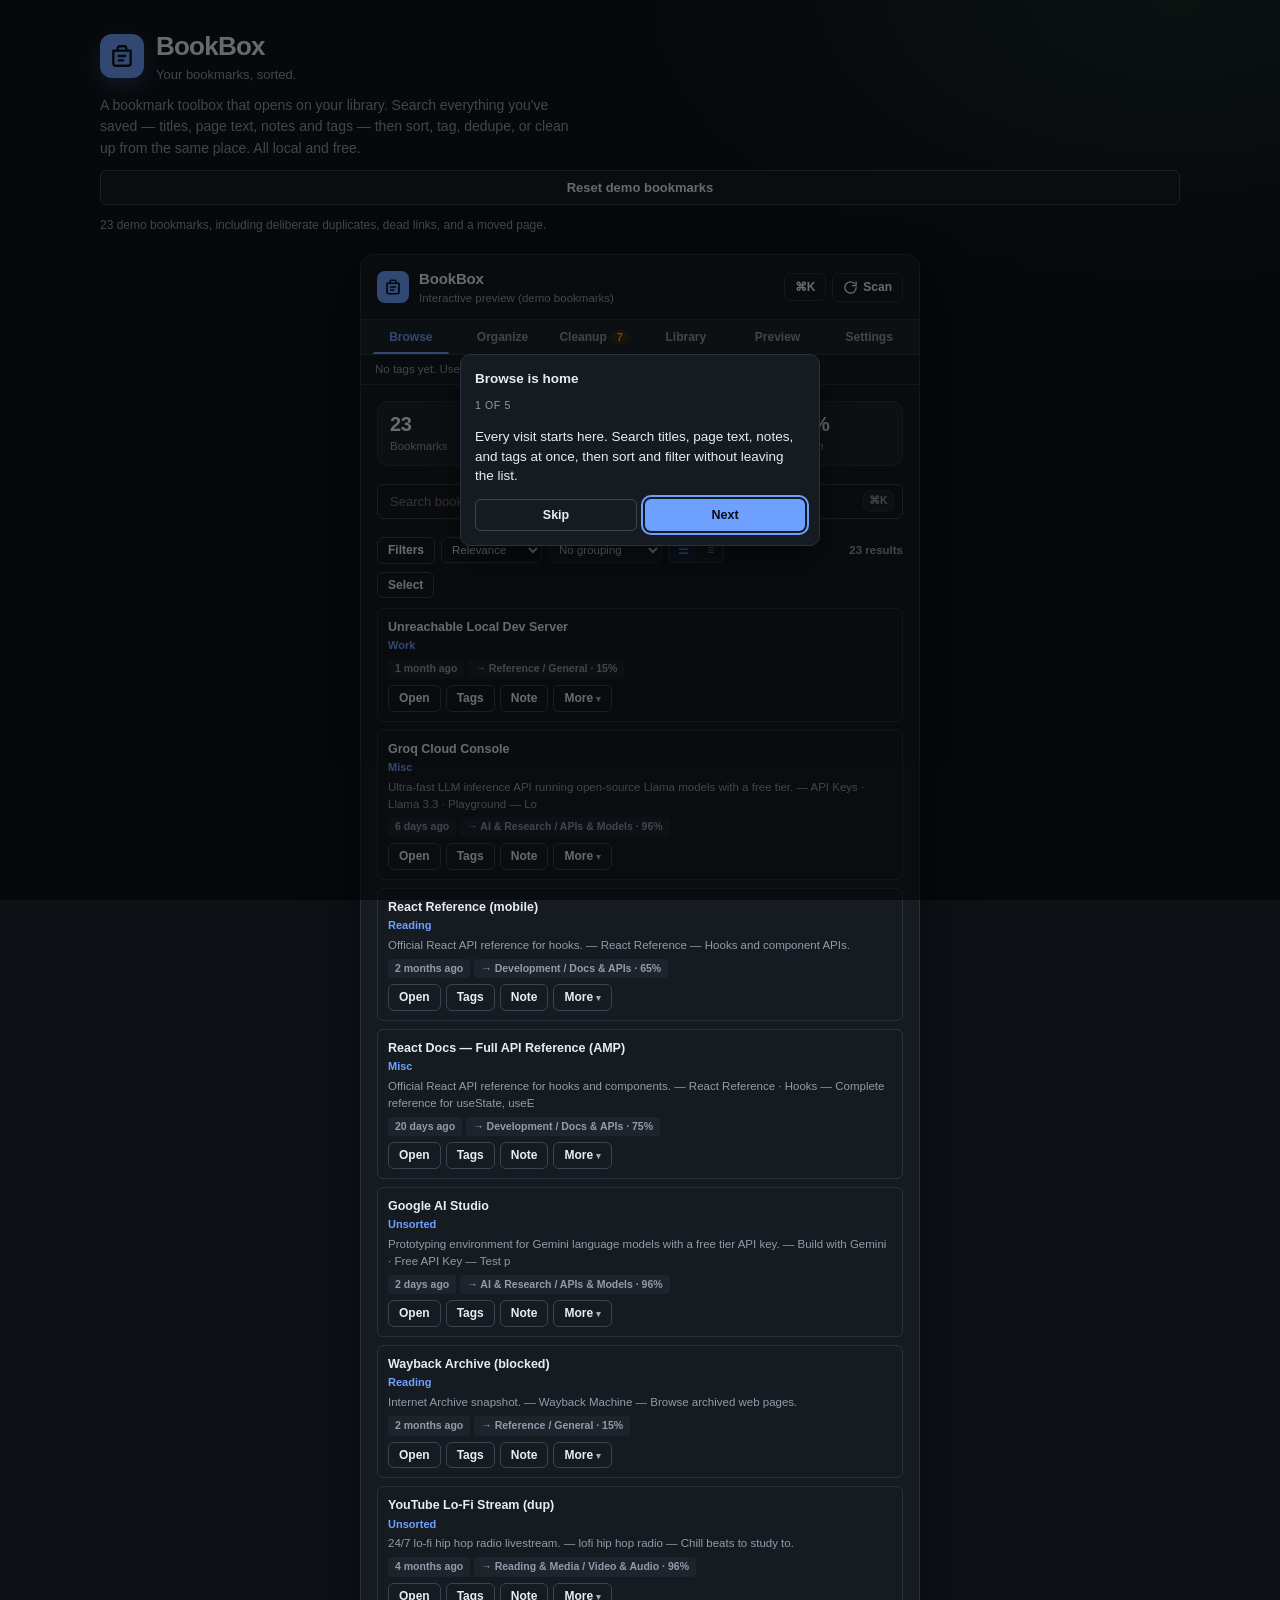
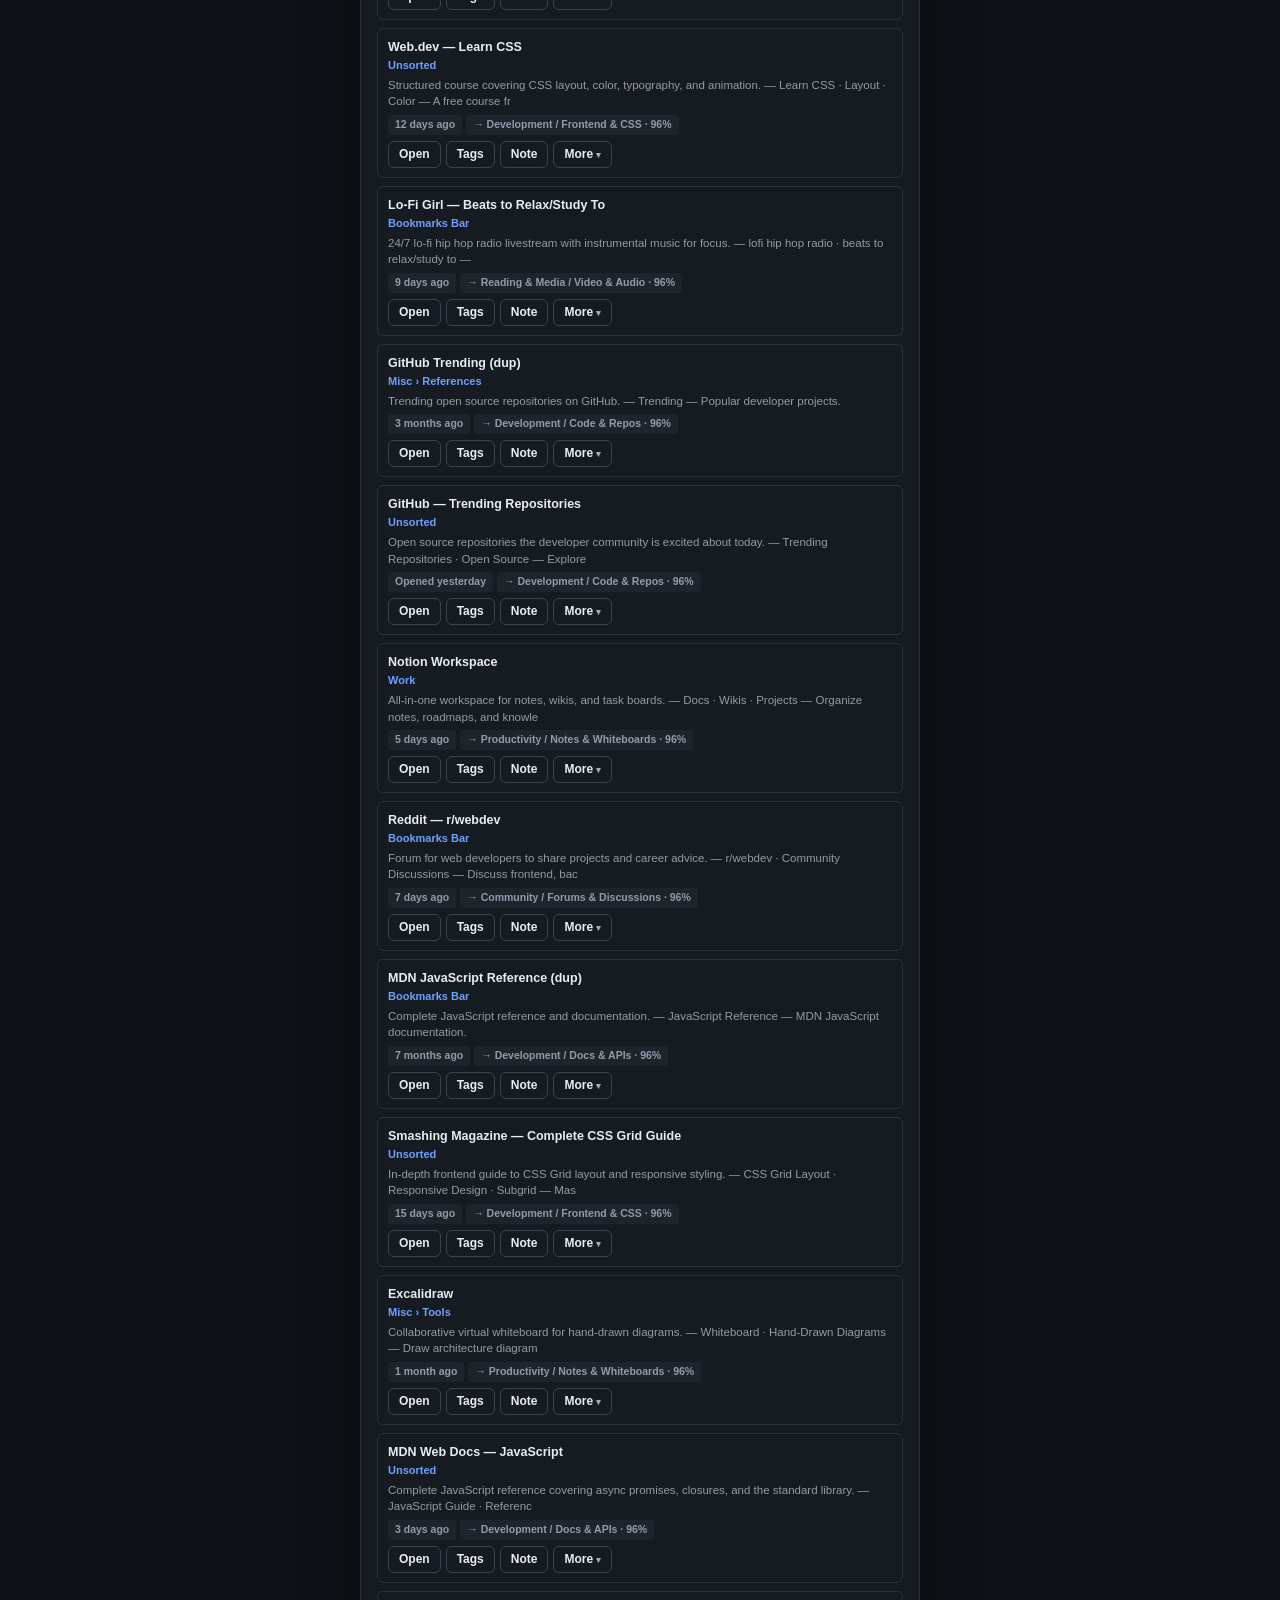
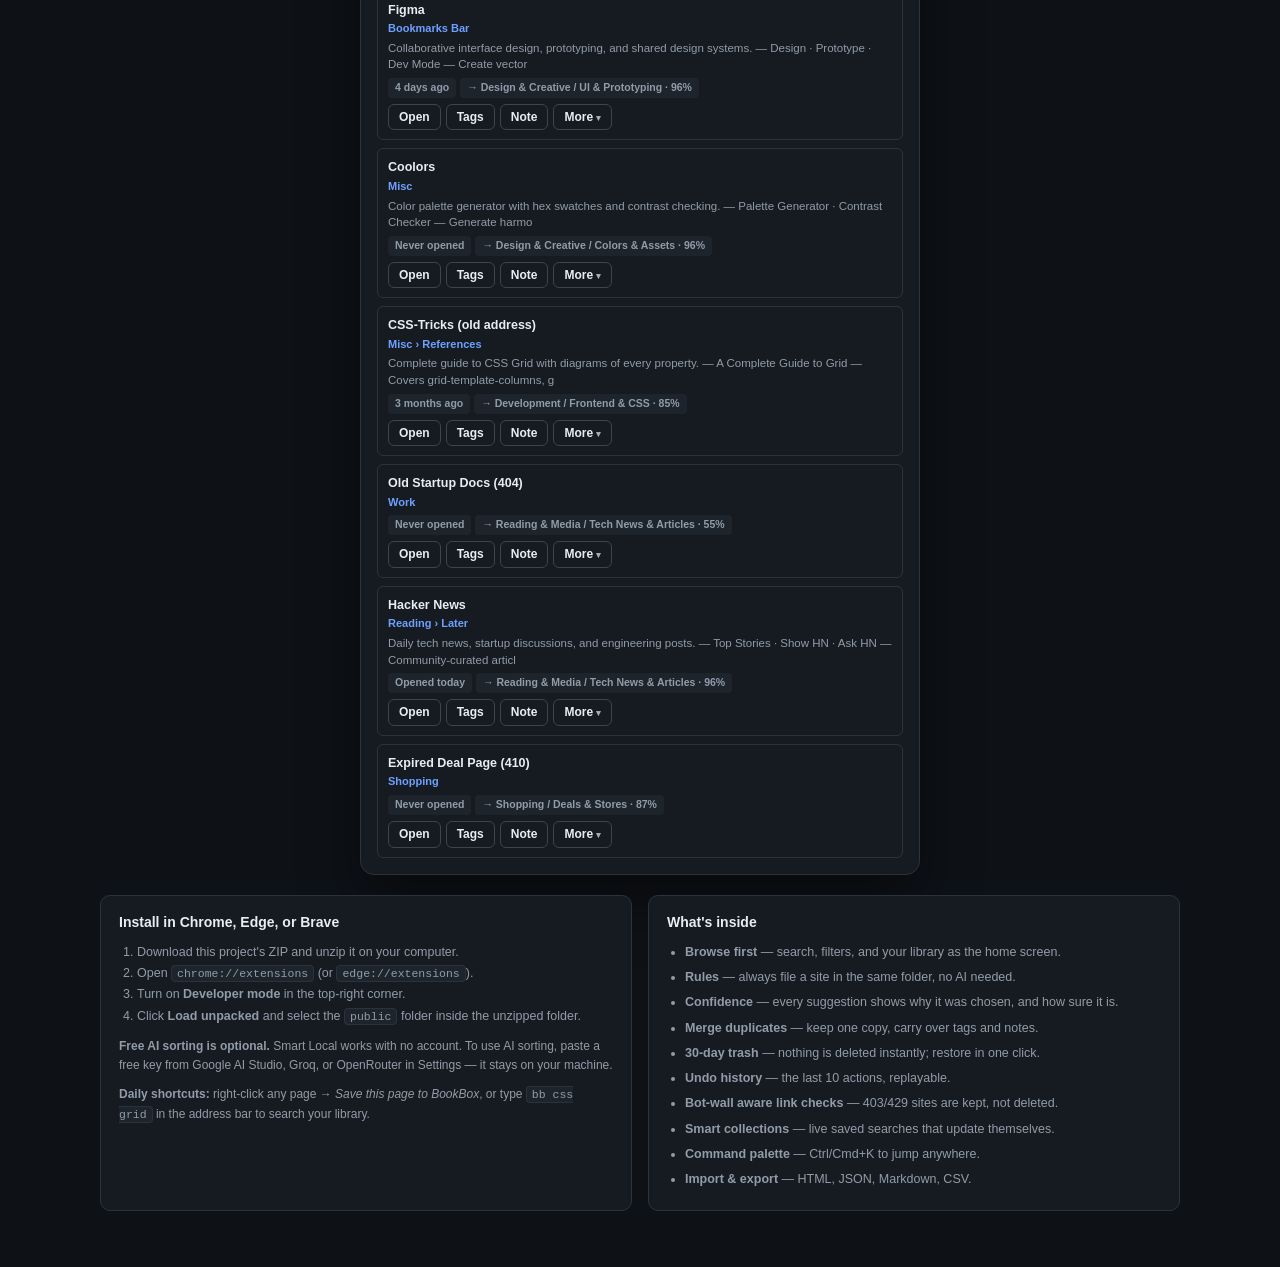
==== commit 172666ec: "Rename to BookBox and add a GitHub Pages site Match the family docs layout: docs/ microsite with dar" ====
--- a/public/index.html
+++ b/public/index.html
@@ -3,7 +3,7 @@
 <head>
   <meta charset="UTF-8" />
   <meta name="viewport" content="width=device-width, initial-scale=1.0" />
-  <title>Bookbox — Bookmark Toolbox</title>
+  <title>BookBox — Bookmark Toolbox</title>
   <script src="theme-boot.js"></script>
   <link rel="stylesheet" href="styles.css" />
 </head>
@@ -20,7 +20,7 @@
           </svg>
         </span>
         <div>
-          <h1 class="preview-title">Bookbox</h1>
+          <h1 class="preview-title">BookBox</h1>
           <p class="preview-tagline">Your bookmarks, sorted.</p>
         </div>
       </div>
@@ -50,7 +50,7 @@
           paste a free key from Google AI Studio, Groq, or OpenRouter in Settings — it stays on your machine.
         </p>
         <p class="note">
-          <strong>Daily shortcuts:</strong> right-click any page → <em>Save this page to Bookbox</em>,
+          <strong>Daily shortcuts:</strong> right-click any page → <em>Save this page to BookBox</em>,
           or type <code>bb css grid</code> in the address bar to search your library.
         </p>
       </div>
--- a/public/styles.css
+++ b/public/styles.css
@@ -1056,7 +1056,7 @@
 
 
 /* ============================================================
-   Bookbox — preview page, new panels, dialogs, and utilities
+   BookBox — preview page, new panels, dialogs, and utilities
    ============================================================ */
 
 /* Static 4-up stats strip */
